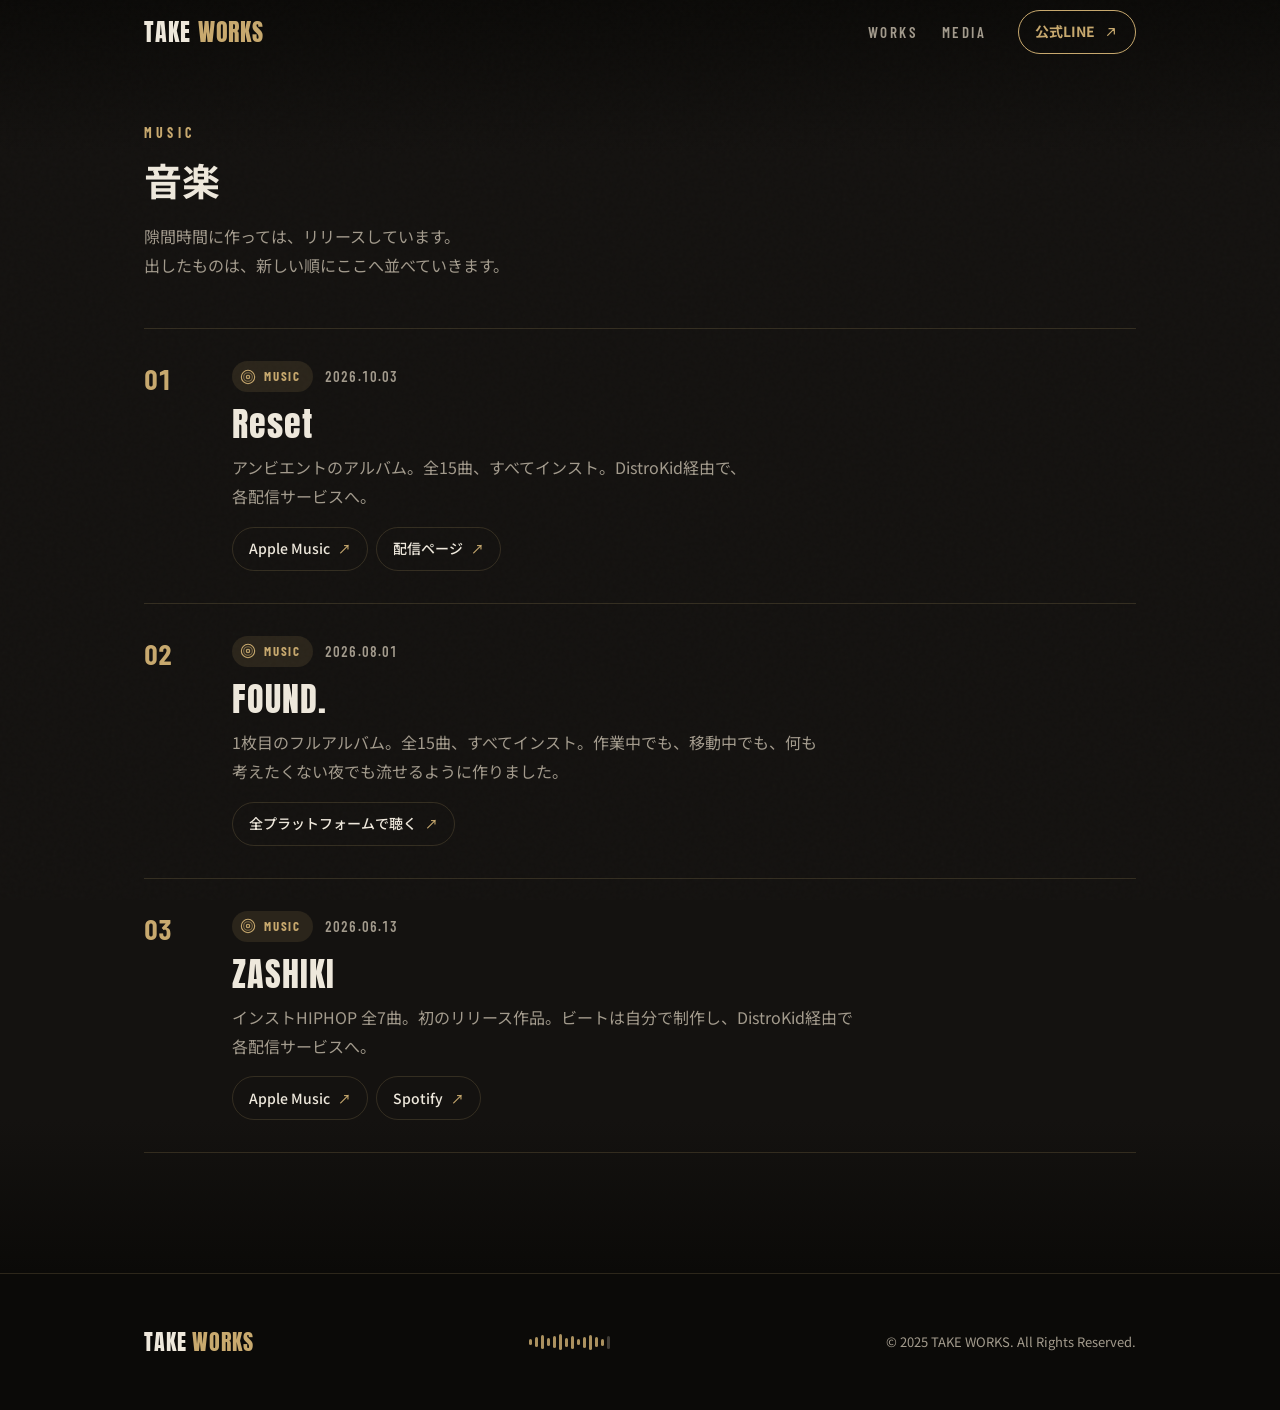
==== music/index.html @ 1830bd5a "音楽を music/ に分離し、トップのWORKSはMUSIC1枚に整理 Co-Authored-By: Claude Sonnet 5.5 <noreply@anthropic.com>" ====
<!DOCTYPE html>
<html lang="ja">
<head>
  <meta charset="UTF-8" />
  <meta name="viewport" content="width=device-width, initial-scale=1.0" />
  <title>MUSIC | TAKE WORKS</title>
  <meta name="description" content="隙間時間に作っては、リリースしている音楽の一覧。TAKE WORKSの作品を新しい順に並べています。" />

  <meta property="og:title" content="MUSIC | TAKE WORKS" />
  <meta property="og:description" content="隙間時間に作っては、リリースしている音楽の一覧。TAKE WORKSの作品を新しい順に並べています。" />
  <meta property="og:url" content="https://takeworks-website.vercel.app/music/" />
  <meta property="og:image" content="https://takeworks-website.vercel.app/ogp-2026-09.jpg" />
  <meta property="og:image:width" content="1200" />
  <meta property="og:image:height" content="630" />
  <meta property="og:type" content="website" />
  <meta name="twitter:card" content="summary_large_image" />
  <meta name="twitter:image" content="https://takeworks-website.vercel.app/ogp-2026-09.jpg" />

  <link rel="preconnect" href="https://fonts.googleapis.com" />
  <link rel="preconnect" href="https://fonts.gstatic.com" crossorigin />
  <link href="https://fonts.googleapis.com/css2?family=Anton&family=Barlow+Condensed:wght@500;600;700&family=Noto+Sans+JP:wght@400;500;700&display=swap" rel="stylesheet" />

  <link rel="stylesheet" href="../css/site.css?v=2" />
  <meta name="theme-color" content="#0B0A08" />
</head>
<body>

  <svg width="0" height="0" style="position:absolute" aria-hidden="true">
    <defs>
      <symbol id="i-vinyl" viewBox="0 0 24 24"><g fill="none" stroke="currentColor" stroke-width="1.6"><circle cx="12" cy="12" r="10"/><circle cx="12" cy="12" r="6.5" opacity=".55"/><circle cx="12" cy="12" r="2.6"/></g><circle cx="12" cy="12" r=".9" fill="currentColor"/></symbol>
      <symbol id="i-arrow" viewBox="0 0 24 24"><g fill="none" stroke="currentColor" stroke-width="1.8" stroke-linecap="round" stroke-linejoin="round"><path d="M7 17L17 7M9 7h8v8"/></g></symbol>
    </defs>
  </svg>

  <a class="skip" href="#music">本文へ移動</a>

  <nav class="nav scrolled" id="nav">
    <div class="nav__inner">
      <a href="../index.html" class="nav__logo">TAKE <span>WORKS</span></a>
      <div class="nav__links">
        <a href="../#works">WORKS</a>
        <a href="../#media">MEDIA</a>
      </div>
      <a href="https://lin.ee/ZqVM0cm" target="_blank" rel="noopener noreferrer" class="nav__cta" id="navLineBtn">公式LINE<svg class="ico" aria-hidden="true"><use href="#i-arrow"/></svg></a>
      <button class="nav__burger" id="navBurger" aria-label="メニューを開く" aria-expanded="false" aria-controls="navMobile">
        <span></span><span></span><span></span>
      </button>
    </div>
    <div class="nav__mobile" id="navMobile">
      <ul>
        <li><a href="../#works" class="mobile-link">WORKS</a></li>
        <li><a href="../#media" class="mobile-link">MEDIA</a></li>
        <li><a href="https://lin.ee/ZqVM0cm" target="_blank" rel="noopener noreferrer" class="mobile-link">公式LINEを登録</a></li>
      </ul>
    </div>
  </nav>

  <main>
  <section class="works section section--page" id="music">
    <div class="container">
      <div class="section-head reveal">
        <p class="eyebrow">MUSIC</p>
        <h2 class="section-title">音楽</h2>
        <p class="section-lead">隙間時間に作っては、リリースしています。<br class="br-pc">出したものは、新しい順にここへ並べていきます。</p>
      </div>

      <div class="works-list reveal">

        <article class="work-card">
          <div class="work-card__meta">
            <span class="work-card__type"><svg class="ico" aria-hidden="true"><use href="#i-vinyl"/></svg>MUSIC</span>
            <span class="work-card__date">2026.10.03</span>
          </div>
          <h3 class="work-card__title">Reset</h3>
          <p class="work-card__desc">アンビエントのアルバム。全15曲、すべてインスト。DistroKid経由で、各配信サービスへ。</p>
          <div class="work-card__links">
            <a href="https://music.apple.com/jp/album/reset/6818908630" target="_blank" rel="noopener noreferrer">Apple Music</a>
            <a href="https://distrokid.com/hyperfollow/takeworks/reset" target="_blank" rel="noopener noreferrer">配信ページ</a>
          </div>
        </article>

        <article class="work-card">
          <div class="work-card__meta">
            <span class="work-card__type"><svg class="ico" aria-hidden="true"><use href="#i-vinyl"/></svg>MUSIC</span>
            <span class="work-card__date">2026.08.01</span>
          </div>
          <h3 class="work-card__title">FOUND.</h3>
          <p class="work-card__desc">1枚目のフルアルバム。全15曲、すべてインスト。作業中でも、移動中でも、何も考えたくない夜でも流せるように作りました。</p>
          <div class="work-card__links">
            <a href="https://distrokid.com/hyperfollow/takeworks/found-2" target="_blank" rel="noopener noreferrer">全プラットフォームで聴く</a>
          </div>
        </article>

        <article class="work-card">
          <div class="work-card__meta">
            <span class="work-card__type"><svg class="ico" aria-hidden="true"><use href="#i-vinyl"/></svg>MUSIC</span>
            <span class="work-card__date">2026.06.13</span>
          </div>
          <h3 class="work-card__title">ZASHIKI</h3>
          <p class="work-card__desc">インストHIPHOP 全7曲。初のリリース作品。ビートは自分で制作し、DistroKid経由で各配信サービスへ。</p>
          <div class="work-card__links">
            <a href="https://music.apple.com/us/album/zashiki/6778013028" target="_blank" rel="noopener noreferrer">Apple Music</a>
            <a href="https://open.spotify.com/intl-ja/track/0nyvBLzvUktXjzL9evwq5B?si=8aca7f522b0842ad" target="_blank" rel="noopener noreferrer">Spotify</a>
          </div>
        </article>

      </div>
    </div>
  </section>
  </main>

  <footer class="footer">
    <div class="container">
      <div class="footer__inner">
        <span class="footer__logo">TAKE <span>WORKS</span></span>
        <div class="wave wave--mini" aria-hidden="true"></div>
        <span class="footer__copy">© 2025 TAKE WORKS. All Rights Reserved.</span>
      </div>
    </div>
  </footer>

  <script src="../js/main.js?v=2"></script>
</body>
</html>
---- css/site.css ----
/* ============================================================
   TAKE WORKS — site.css（2026-09-24〜）
   正典は DESIGN_DIRECTION.md。色・書体・余白はここのトークンだけを使う
   ============================================================ */

:root{
  --bg:#0B0A08; --surface:#141210; --surface-2:#1C1915;
  --ink:#EEE8DC; --ink-mute:#A39B8D;
  --gold:#C8A96E; --gold-soft:rgba(200,169,110,.12); --line:rgba(200,169,110,.18);
  --label-red:#8E3A2F;
  --disp:"Anton","Noto Sans JP",Impact,sans-serif;
  --num:"Barlow Condensed","Noto Sans JP",sans-serif;
  --body:"Noto Sans JP",-apple-system,BlinkMacSystemFont,"Hiragino Sans",sans-serif;
  --ease:cubic-bezier(.22,.61,.36,1);
  --r-sm:4px; --r:12px;
  color-scheme:dark;
}

*,*::before,*::after{box-sizing:border-box;margin:0;padding:0}
html{scroll-behavior:smooth;-webkit-text-size-adjust:100%;scroll-padding-top:72px}
body{background:var(--bg);color:var(--ink);font-family:var(--body);font-size:16px;line-height:1.8;
     overflow-x:hidden;word-break:auto-phrase;overflow-wrap:break-word;-webkit-font-smoothing:antialiased}
a{color:inherit;text-decoration:none}
ul{list-style:none}
img{max-width:100%;display:block}
h1,h2,h3{line-height:1.4;text-wrap:balance;font-feature-settings:"palt"}
:focus-visible{outline:2px solid var(--gold);outline-offset:4px;border-radius:var(--r-sm)}

/* うっすらした粒子。ジャケットの紙の手触り */
body::before{content:"";position:fixed;inset:0;pointer-events:none;z-index:100;opacity:.35;
  background-image:url("data:image/svg+xml,%3Csvg viewBox='0 0 256 256' xmlns='http://www.w3.org/2000/svg'%3E%3Cfilter id='n'%3E%3CfeTurbulence type='fractalNoise' baseFrequency='.9' numOctaves='4' stitchTiles='stitch'/%3E%3C/filter%3E%3Crect width='100%25' height='100%25' filter='url(%23n)' opacity='.05'/%3E%3C/svg%3E")}

.container{max-width:1040px;margin:0 auto;padding-inline:24px}
.br-sp{display:none} .br-pc{display:inline}
.ico{width:20px;height:20px;flex:none;display:inline-block;vertical-align:middle}

.skip{position:absolute;left:16px;top:-48px;z-index:200;background:var(--gold);color:var(--bg);
      padding:8px 16px;border-radius:var(--r-sm);font-weight:700}
.skip:focus{top:16px}

/* ---------- 出現アニメ ---------- */
.fade-in,.reveal{opacity:0;transform:translateY(16px);
  transition:opacity .6s var(--ease),transform .6s var(--ease)}
.fade-in.visible,.reveal.visible{opacity:1;transform:none}

/* ---------- ボタン ---------- */
.btn{display:inline-flex;align-items:center;justify-content:center;gap:8px;min-height:48px;
     padding:12px 24px;border-radius:var(--r);font-weight:700;font-size:15px;letter-spacing:.04em;
     transition:transform .18s var(--ease),background-color .18s var(--ease),border-color .18s var(--ease)}
.btn--primary{background:var(--gold);color:var(--bg)}
.btn--primary:hover{transform:translateY(-2px)}
.btn--ghost{border:1px solid var(--line);color:var(--ink)}
.btn--ghost:hover{border-color:var(--gold);transform:translateY(-2px)}

/* ---------- ナビ ---------- */
.nav{position:fixed;inset:0 0 auto;z-index:50;transition:background-color .18s var(--ease),border-color .18s var(--ease);
     border-bottom:1px solid transparent}
.nav.scrolled{background:rgba(11,10,8,.82);backdrop-filter:blur(12px);-webkit-backdrop-filter:blur(12px);
     border-bottom-color:var(--line)}
.nav__inner{max-width:1040px;margin:0 auto;padding:0 24px;height:64px;display:flex;align-items:center;gap:32px}
.nav__logo{font-family:var(--disp);font-size:24px;letter-spacing:.04em;line-height:1;display:inline-flex;align-items:center;min-height:44px}
.nav__logo span{color:var(--gold);margin-left:.28em}
.nav__links{display:flex;gap:24px;margin-left:auto}
.nav__links a{font-family:var(--num);font-weight:600;font-size:15px;letter-spacing:.16em;color:var(--ink-mute);
     padding:12px 0;transition:color .18s var(--ease)}
.nav__links a:hover{color:var(--ink)}
.nav__cta{display:inline-flex;align-items:center;gap:8px;min-height:44px;padding:8px 16px;
     border:1px solid var(--gold);border-radius:999px;color:var(--gold);font-weight:700;font-size:14px;
     transition:background-color .18s var(--ease),color .18s var(--ease)}
.nav__cta .ico{width:16px;height:16px}
.nav__cta:hover{background:var(--gold);color:var(--bg)}
.nav__burger{display:none;margin-left:auto;width:44px;height:44px;background:none;border:0;cursor:pointer;
     flex-direction:column;justify-content:center;align-items:center;gap:6px}
.nav__burger span{display:block;width:22px;height:2px;background:var(--ink);border-radius:2px}
.nav__mobile{display:none}

/* ---------- ヒーロー（中央揃え1列。2026-09-24 レコード盤は本人判断で撤去） ---------- */
.hero{position:relative;overflow:hidden;padding-block:176px 96px}
.hero__grid{position:absolute;inset:0;pointer-events:none;
  background-image:
    linear-gradient(rgba(200,169,110,.04) 1px,transparent 1px),
    linear-gradient(90deg,rgba(200,169,110,.04) 1px,transparent 1px);
  background-size:80px 80px}
.hero__inner{position:relative;max-width:960px;margin:0 auto;padding-inline:24px;
  display:flex;flex-direction:column;align-items:center;text-align:center}
.hero__label{display:flex;flex-wrap:wrap;justify-content:center;align-items:center;gap:8px 12px;
  font-family:var(--num);font-weight:700;font-size:16px;letter-spacing:.24em;color:var(--gold);margin-bottom:24px}
.hero__x{color:var(--ink-mute);letter-spacing:0}
.hero__headline{font-size:clamp(28px,4.2vw,54px);font-weight:700;line-height:1.45;letter-spacing:.01em}
.hero__headline span{display:block;color:var(--gold)}
.hero__sub{margin:24px auto 0;color:var(--ink-mute);font-size:16px;max-width:42em}
.hero__btns{display:flex;flex-wrap:wrap;justify-content:center;gap:12px;margin-top:32px}

/* 音の波形。バーはJSで並べる（装飾なので、JSが無くても本文は困らない） */
.wave{display:flex;align-items:center;justify-content:center;gap:4px;height:40px;margin-top:32px}
.wave i{display:block;width:4px;border-radius:2px;background:var(--gold);opacity:.85;
  height:calc(var(--h,.5) * 100%);transform-origin:center;animation:eq 1.6s ease-in-out infinite;
  animation-delay:calc(var(--d,0) * -1s)}
.wave i:nth-child(n+14){background:var(--ink-mute);opacity:.35}
@keyframes eq{0%,100%{transform:scaleY(1)}50%{transform:scaleY(.55)}}
.wave--mini{height:16px;margin:0;gap:3px;justify-content:flex-start}
.wave--mini i{width:3px;animation:none}

/* ---------- セクション共通 ---------- */
.section{padding-block:120px;position:relative}
.eyebrow{font-family:var(--num);font-weight:700;font-size:14px;letter-spacing:.3em;color:var(--gold)}
.section-head{margin-bottom:48px}
.section-title{font-size:clamp(26px,3.4vw,38px);font-weight:700;margin-top:8px}
.section-lead{margin-top:16px;color:var(--ink-mute);max-width:40em}

/* ---------- プロフィール ---------- */
.who{padding-block:0 96px}
.profile{display:grid;grid-template-columns:auto minmax(0,1fr);gap:48px;align-items:center;
  background:var(--surface);border:1px solid var(--line);border-radius:var(--r);padding:48px}
.profile__disc{position:relative;width:200px;aspect-ratio:1;border-radius:50%;display:grid;place-items:center;
  background:
    repeating-radial-gradient(circle,rgba(255,255,255,.04) 0 1px,transparent 1px 4px),
    radial-gradient(circle,#1a1814 0 60%,#0d0c0a 60.5% 100%);
  box-shadow:0 16px 40px rgba(0,0,0,.6),0 0 0 1px rgba(255,255,255,.04)}
.profile__disc img{width:120px;height:120px;border-radius:50%;object-fit:cover;
  box-shadow:0 0 0 4px var(--label-red),0 0 0 5px rgba(0,0,0,.4)}
.profile__name{font-family:var(--disp);font-weight:400;font-size:36px;letter-spacing:.04em;margin-top:8px;line-height:1.1}
.profile__title{font-family:var(--num);font-weight:700;font-size:18px;letter-spacing:.08em;color:var(--gold);margin:8px 0 16px}
.profile__bio{color:var(--ink-mute);max-width:40em}
.profile__bio+.profile__bio{margin-top:12px}
.tags{display:flex;flex-wrap:wrap;gap:8px;margin-top:24px}
.tags li{font-size:13px;color:var(--ink-mute);border:1px solid var(--line);border-radius:999px;padding:4px 12px}

/* ---------- WORKS（トラックリスト） ---------- */
.works{background:linear-gradient(180deg,var(--bg),var(--surface) 12%,var(--surface) 88%,var(--bg))}
.works-list{counter-reset:track;border-top:1px solid var(--line)}
.work-card{counter-increment:track;display:grid;grid-template-columns:64px minmax(0,1fr);column-gap:24px;
  padding-block:32px;border-bottom:1px solid var(--line);position:relative}
.work-card::before{content:counter(track,decimal-leading-zero);grid-row:1/99;
  font-family:var(--num);font-weight:700;font-size:28px;line-height:1;color:var(--gold);font-variant-numeric:tabular-nums;padding-top:4px}
.work-card>*{grid-column:2}
.work-card__meta{display:flex;flex-wrap:wrap;align-items:center;gap:12px}
.work-card__type{display:inline-flex;align-items:center;gap:8px;font-family:var(--num);font-weight:700;font-size:13px;
  letter-spacing:.14em;color:var(--gold);background:var(--gold-soft);border-radius:999px;padding:4px 12px 4px 8px}
.work-card__type .ico{width:16px;height:16px}
.work-card__date{font-family:var(--num);font-weight:600;font-size:14px;letter-spacing:.08em;color:var(--ink-mute);
  font-variant-numeric:tabular-nums}
.work-card__title{font-family:var(--disp);font-weight:400;font-size:clamp(26px,3.2vw,34px);letter-spacing:.03em;
  line-height:1.2;margin-top:12px}
.work-card__desc{color:var(--ink-mute);margin-top:8px;max-width:40em}
.work-card__links{display:flex;flex-wrap:wrap;gap:8px;margin-top:16px}
.work-card__links a,.release__title{display:inline-flex;align-items:center;gap:8px;min-height:44px;padding:8px 16px;
  border:1px solid var(--line);border-radius:999px;font-size:14px;font-weight:500;
  transition:border-color .18s var(--ease),color .18s var(--ease)}
.work-card__links a::after{content:"↗";color:var(--gold);font-size:13px}
.work-card__links a:hover,.release__title:hover{border-color:var(--gold);color:var(--gold)}
.work-card__releases{display:flex;flex-direction:column;gap:8px;margin-top:16px}
.release{display:flex;flex-wrap:wrap;align-items:center;gap:8px 12px}
.release__note{font-size:13px;color:var(--ink-mute)}

/* ---------- MEDIA ---------- */
.line-card{display:grid;grid-template-columns:auto minmax(0,1fr) auto;gap:24px;align-items:center;
  padding:32px;border-radius:var(--r);background:
    radial-gradient(60% 120% at 0% 50%,rgba(200,169,110,.14),transparent 70%),var(--surface);
  border:1px solid var(--gold);transition:transform .18s var(--ease)}
.line-card:hover{transform:translateY(-2px)}
.line-card__icon{width:64px;height:64px;border-radius:50%;display:grid;place-items:center;background:var(--gold);color:var(--bg)}
.line-card__icon .ico{width:32px;height:32px}
.line-card__name{display:block;font-size:22px;font-weight:700}
.line-card__note{display:block;color:var(--ink-mute);font-size:15px;margin-top:4px}
.line-card__cta{display:inline-flex;align-items:center;gap:8px;min-height:48px;padding:12px 24px;border-radius:var(--r);
  background:var(--gold);color:var(--bg);font-weight:700;white-space:nowrap}

.shelves{display:grid;grid-template-columns:repeat(3,minmax(0,1fr));gap:24px;margin-top:48px}
.shelf{background:var(--surface);border:1px solid var(--line);border-radius:var(--r);padding:24px}
.shelf__title{display:flex;align-items:baseline;gap:12px;font-size:18px;font-weight:700;padding-bottom:16px;
  border-bottom:1px solid var(--line);margin-bottom:8px}
.shelf__title span{font-family:var(--disp);font-weight:400;font-size:24px;letter-spacing:.06em;color:var(--gold);line-height:1}
.media-row{display:grid;grid-template-columns:24px minmax(0,1fr) 16px;grid-template-rows:auto auto;column-gap:12px;
  align-items:center;padding:12px 8px;margin-inline:-8px;border-radius:8px;min-height:56px;
  transition:background-color .18s var(--ease)}
.media-row>.ico:first-child{grid-row:1/3;color:var(--gold);width:24px;height:24px}
.media-row__name{font-weight:700;font-size:16px;line-height:1.4}
.media-row__note{grid-column:2;font-size:13px;color:var(--ink-mute);line-height:1.5}
.media-row__go{grid-row:1/3;grid-column:3;width:16px;height:16px;color:var(--ink-mute);
  transition:transform .18s var(--ease),color .18s var(--ease)}
.media-row:hover{background:var(--surface-2)}
.media-row:hover .media-row__go{color:var(--gold);transform:translate(2px,-2px)}

/* ---------- フッター ---------- */
.footer{border-top:1px solid var(--line);padding-block:48px}
.footer__inner{display:flex;flex-wrap:wrap;align-items:center;justify-content:space-between;gap:16px}
.footer__logo{font-family:var(--disp);font-size:22px;letter-spacing:.04em}
.footer__logo span{color:var(--gold)}
.footer__copy{font-size:13px;color:var(--ink-mute)}

/* ---------- 画面が狭いとき ---------- */
@media (max-width:900px){
  .shelves{grid-template-columns:minmax(0,1fr)}
}
@media (max-width:720px){
  .br-sp{display:inline} .br-pc{display:none}
  .nav__links,.nav__cta{display:none}
  .nav__burger{display:flex}
  .nav__mobile.open{display:block;background:rgba(11,10,8,.96);border-bottom:1px solid var(--line)}
  .nav__mobile ul{padding:8px 24px 24px}
  .nav__mobile a{display:block;padding:12px 0;min-height:44px;font-family:var(--num);font-weight:700;
    font-size:18px;letter-spacing:.12em;border-bottom:1px solid var(--line)}
  .hero{padding-block:120px 64px}
  .section{padding-block:80px}
  .who{padding-block:0 64px}
  .profile{grid-template-columns:minmax(0,1fr);padding:32px 24px;gap:24px;justify-items:center}
  .profile__disc{width:168px}
  .profile__disc img{width:100px;height:100px}
  .profile__body{width:100%}
  .work-card{grid-template-columns:44px minmax(0,1fr);column-gap:16px;padding-block:24px}
  .work-card::before{font-size:22px}
  .line-card{grid-template-columns:auto minmax(0,1fr);padding:24px;gap:16px}
  .line-card__icon{width:52px;height:52px}
  .line-card__icon .ico{width:26px;height:26px}
  .line-card__cta{grid-column:1/-1;justify-content:center}
  .footer__inner{flex-direction:column;align-items:flex-start}
}

@media (prefers-reduced-motion:reduce){
  *{animation:none!important;transition:none!important}
  .fade-in,.reveal{opacity:1;transform:none}
  html{scroll-behavior:auto}
}

/* 和文の作品名。英字用の極太書体は和文を持たないので、和文の太字で重さを合わせる */
.work-card__title--ja{font-family:var(--body);font-weight:700;letter-spacing:.02em}

/* サブページ（music/）の先頭セクション。固定ナビ（64px）の下から始める */
.section--page{padding-top:120px}
@media (max-width:720px){.section--page{padding-top:96px}}
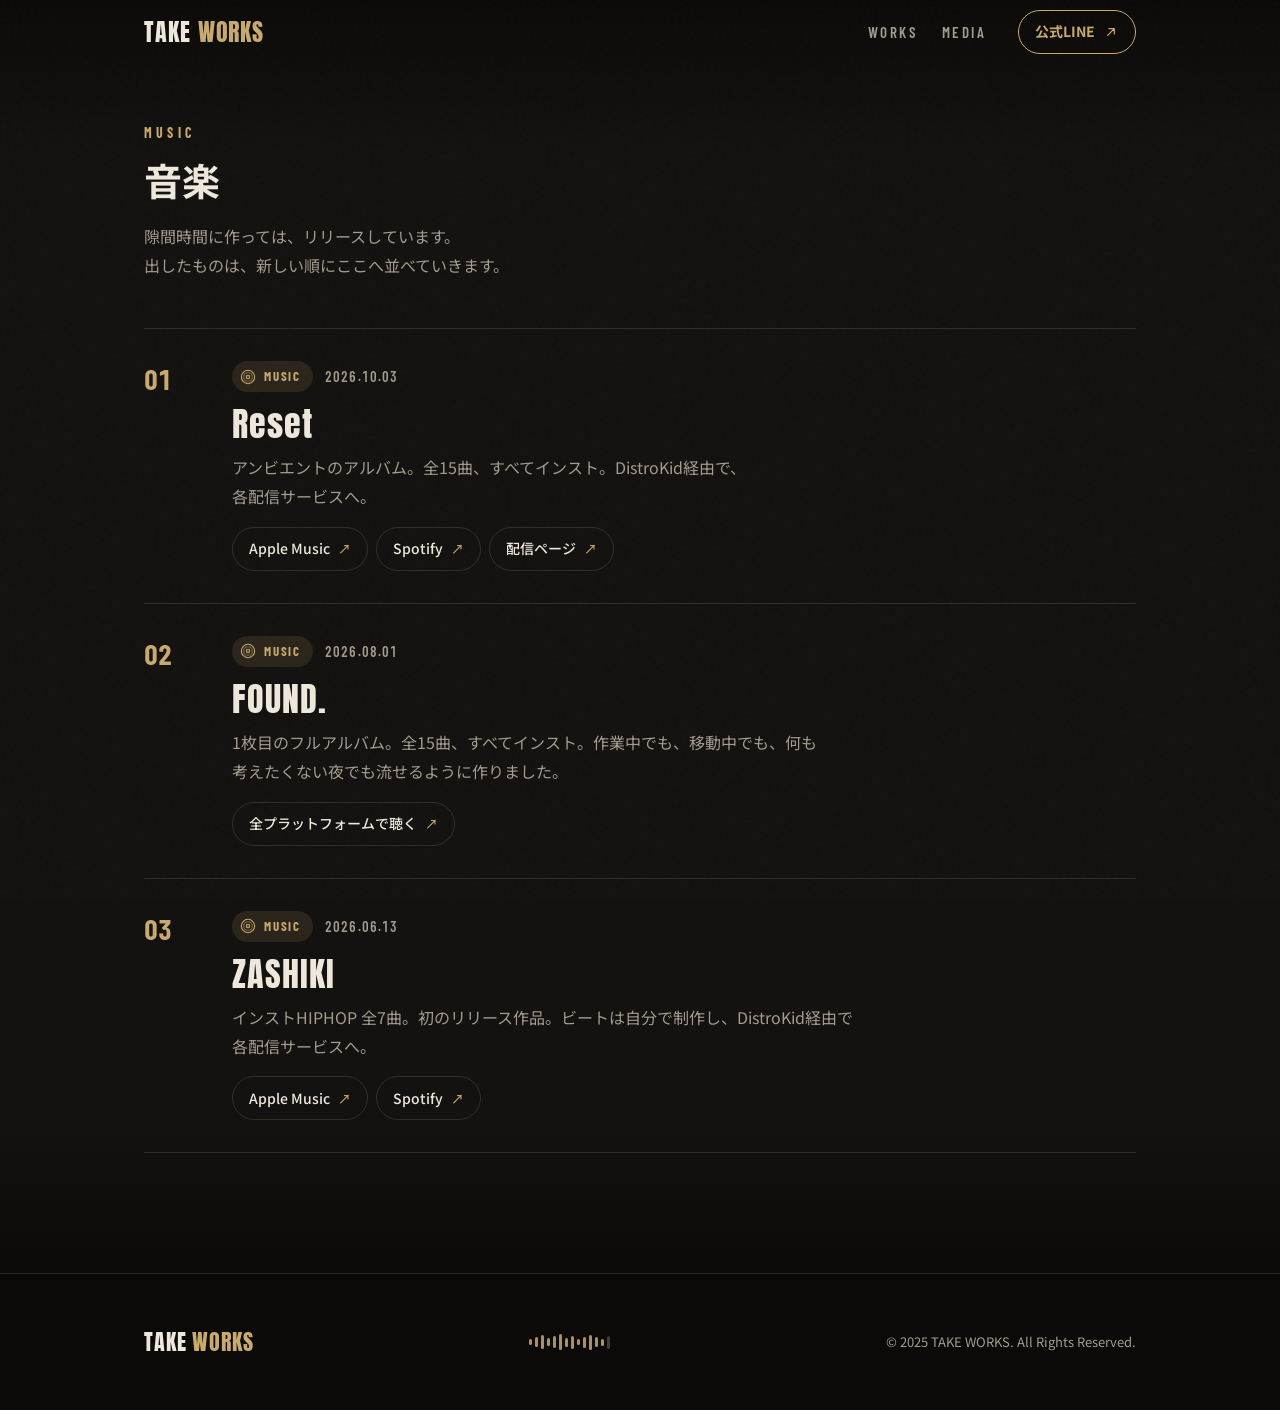
==== commit cd2c1de3: "ResetのカードにSpotifyリンクを追加 Co-Authored-By: Claude Sonnet 5.5 <noreply@anthropic.com>" ====
--- a/music/index.html
+++ b/music/index.html
@@ -75,6 +75,7 @@
           <p class="work-card__desc">アンビエントのアルバム。全15曲、すべてインスト。DistroKid経由で、各配信サービスへ。</p>
           <div class="work-card__links">
             <a href="https://music.apple.com/jp/album/reset/6818908630" target="_blank" rel="noopener noreferrer">Apple Music</a>
+            <a href="https://open.spotify.com/intl-ja/album/4TvabBlLO82nY99aBJtJ2p" target="_blank" rel="noopener noreferrer">Spotify</a>
             <a href="https://distrokid.com/hyperfollow/takeworks/reset" target="_blank" rel="noopener noreferrer">配信ページ</a>
           </div>
         </article>
